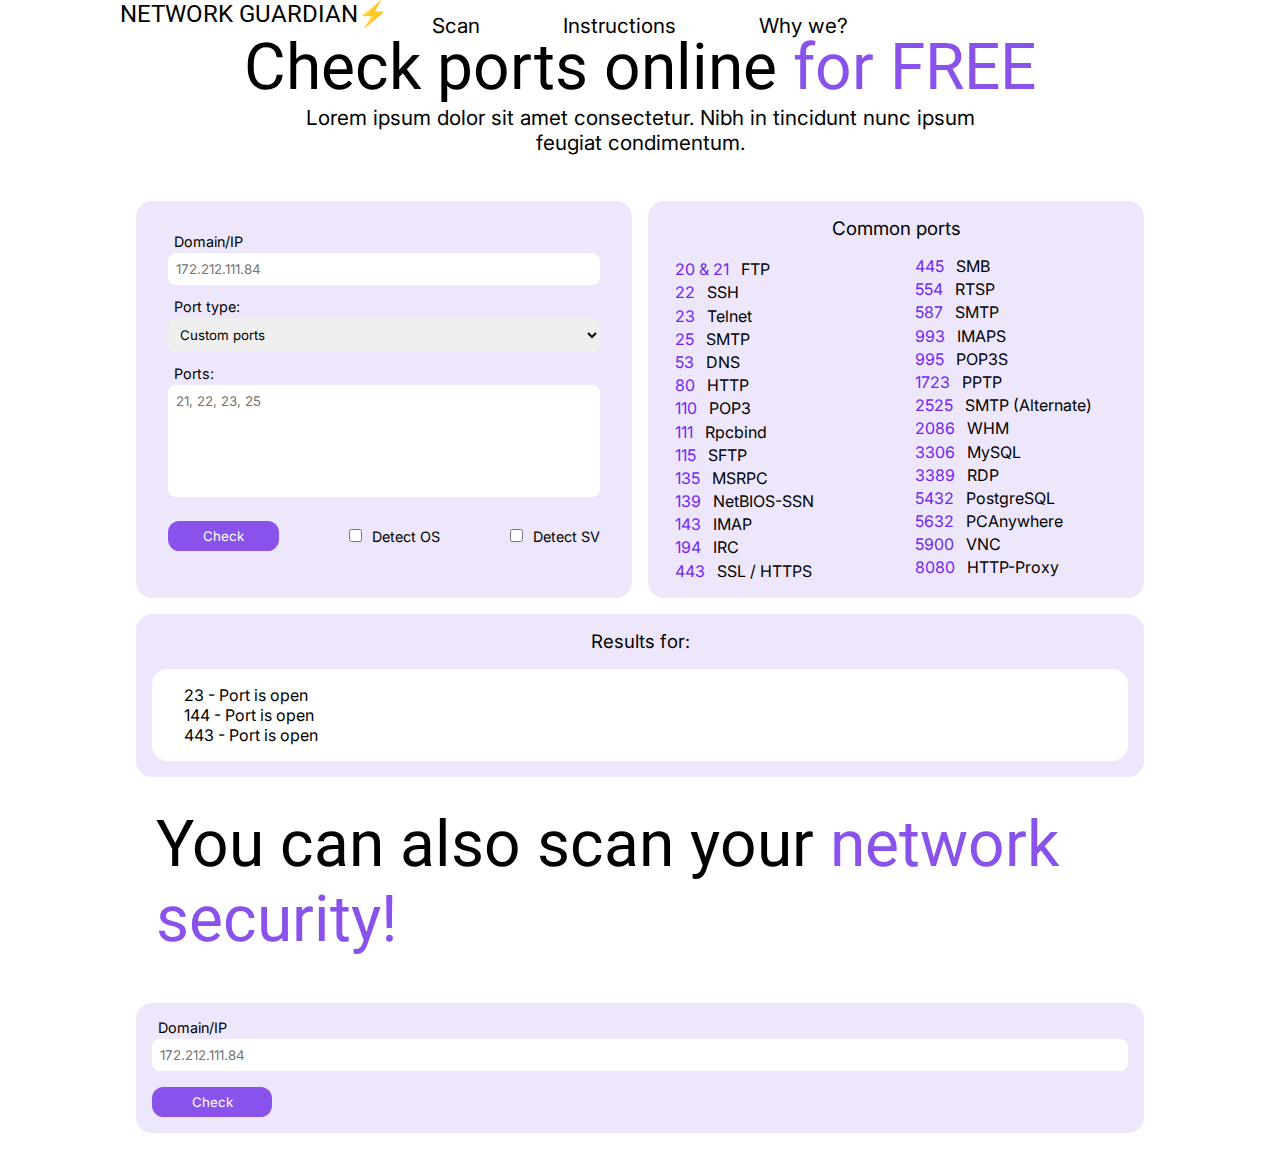
==== index.html @ 82c58a6e "Adding vulnelabirity scanner" ====
<!DOCTYPE html>
<html lang="ua">
<head>
    <meta charset="UTF-8">
    <meta http-equiv="X-UA-Compatible" content="IE=edge">
    <meta name="viewport" content="width=device-width, initial-scale=1.0">
    <link rel="stylesheet" href="style/style.css">
    <link rel="icon" type="image/x-icon" href="./img/NetworkGuardian.svg">
    <title>IMBA TEAM</title>
</head>
<body>
    <main>
        <header>
            <div class="header-inner">
                <a href="index.html">
                    <div class="logo-box">
                         <h2 class="imba-team">NETWORK GUARDIAN⚡</h2>
                    </div>
                </a>

                <nav class="nav">
                    <ul class="nav-main-list">
                        <li class="nav-link"><a href="#">Scan</a></li>
                        <li class="nav-link"><a href="#">Instructions</a></li>
                        <li class="nav-link header-button"><a href="#">Why we?</a></li>
                    </ul>
                </nav>
                <div class="burger">
                    <div class="burger-first"></div>
                    <div class="burger-second"></div>
                    <div class="burger-third"></div>
                </div>
            </div>
        </header>

        <div class="headline">
            <h2>Check ports online <span>for FREE</span></h2>
            <h5>Lorem ipsum dolor sit amet consectetur. Nibh in tincidunt nunc ipsum feugiat condimentum. </h5>
        </div>

        <div class="scanner">
            <div class="info-enter-block">
                <form action="data.json" method="post" class="info-enter-block-form">
                    <label for="domain-ip">Domain/IP</label>
                    <input type="text" name="domain-ip" id="domain-ip" placeholder="172.212.111.84">
                    <label for="scanner-dropdown">Port type:</label>
                    <select id="scanner-dropdown">
                        <option value="CustomPorts">Custom ports</option>
                        <option value="ServerPorts">Server ports</option>
                        <option value="GamePorts">Game ports</option>
                        <option value="ApplicationPorts">Application ports:</option>
                        <option value="P2PPorts">P2P ports:</option>
                    </select>
                    <label for="entered-ports">Ports:</label>
                    <textarea id="entered-ports" name="entered-ports" placeholder="21, 22, 23, 25" rows="6"></textarea>
                    <div class="scanner-submit-area">
                        <button type="submit" class="submit-button">Check</button>
                        <div class="input-box">
                            <input type="checkbox" name="detect-os" id="detect-os">
                            <label for="detect-os">Detect OS</label>
                        </div>
                        <div class="input-box">
                            <input type="checkbox" name="detect-sv" id="detect-sv">
                            <label for="detect-sv">Detect SV</label>
                        </div> 
                    </div>
                    
                </form>
            </div>
            <div class="common-ports-block">
                <h3>Common ports</h3>
                <ul class="common-ports-list">
                    <li><span>20 & 21</span> FTP</li>
                    <li><span>22</span> SSH</li>
                    <li><span>23</span> Telnet</li>
                    <li><span>25</span> SMTP</li>
                    <li><span>53</span> DNS</li>
                    <li><span>80</span> HTTP</li>
                    <li><span>110</span> POP3</li>
                    <li><span>111</span> Rpcbind</li>
                    <li><span>115</span> SFTP</li>
                    <li><span>135</span> MSRPC</li>
                    <li><span>139</span> NetBIOS-SSN</li>
                    <li><span>143</span> IMAP</li>
                    <li><span>194</span> IRC</li>
                    <li><span>443</span> SSL / HTTPS</li>
                    <li><span>445</span> SMB</li>
                    <li><span>554</span> RTSP</li>
                    <li><span>587</span> SMTP</li>
                    <li><span>993</span> IMAPS</li>
                    <li><span>995</span> POP3S</li>
                    <li><span>1723</span> PPTP</li>
                    <li><span>2525</span> SMTP (Alternate)</li>
                    <li><span>2086</span> WHM</li>
                    <li><span>3306</span> MySQL</li>
                    <li><span>3389</span> RDP</li>
                    <li><span>5432</span> PostgreSQL</li>
                    <li><span>5632</span> PCAnywhere</li>
                    <li><span>5900</span> VNC</li>
                    <li><span>8080</span> HTTP-Proxy</li>
                </ul>          
            </div>
        </div>
        <div class="scanner-results scanner-results-active">
            <div class="scanner-results-text">
                <h3>Results for: <span id="results-ip"></span></h3> 
                <ul class="scanner-open-ports">
                    <li>23 - Port is open</li>
                    <li>144 - Port is open</li>
                    <li>443 - Port is open</li>
                </ul>
            </div>

            <div class="scanner-results-loader fulfilling-bouncing-circle-spinner">
                <div class="circle"></div>
                <div class="orbit"></div>
            </div>
        </div>
        <div class="headline">
            <h2>You can also scan your <span>network security!</span></h2>
        </div>
        <div class="vulnerability-scanner">
            
            <form action="data.json" method="post" class="info-enter-block-form">
                <label for="domain-ip">Domain/IP</label>
                <input type="text" name="domain-ip" id="domain-ip" placeholder="172.212.111.84">
                <button type="submit" class="submit-button check-button">Check</button>
        </div>
        
        
        

        

    <!-- <footer id="footer">
        <div class="footer-inner">
            <h2 class="imba-team">NETWORK GUARDIAN⚡</h2>
            <ul class="footer-nav">
                <li><a href="#">Scan</a></li>
                <li><a href="#">Instructions</a></li>
                <li><a href="#">Why we?</a></li>
            </ul>
        </div>
    </footer> -->
    </main>
    <script src="script/script.js"></script>
</body>
</html>
---- style/style.css ----
@import url('https://fonts.googleapis.com/css2?family=Montserrat:wght@400;500;600;700;800&family=Racing+Sans+One&family=Roboto&display=swap');
@import url('https://fonts.googleapis.com/css2?family=Inter:wght@200;300;400&family=Roboto&display=swap');

*{
    box-sizing: border-box;
    margin: 0;
    padding: 0;
    font-family: var(--font-family-second); 
    font-weight: 400;
    text-decoration: none;
    scroll-behavior: smooth;
    color: var(--text-color-main);
}

h2, h2 span{
    font-family: var(--font-family-main);
    font-weight: 400;
}

:root{
    --font-family-main: 'Roboto', sans-serif;
    --font-family-second: 'Inter', sans-serif;
    --text-color-main:#000000;
    --text-color-second: #8953EB;
    --text-color-third: #ffffff;
    --text-color-fourth: #7027F4;
    --background-color-second: #8953EB24;
    --main-padding: 1rem;
    

    --header-height: 50px;
    --headline-padding: 30px 20px;
    --headline-font-size: 4rem;
    --headline-font-size-small: 1.3rem;
}

main{
    position: relative;
    width: 100%;
    text-decoration: none;
    max-width: 1040px;
    margin: 0 auto;
    display: flex;
    flex-direction: column;
    align-items: center;
    padding: 0 var(--main-padding);
    /* overflow-x: hidden; */  
}

header{
    position: absolute;
    display: flex;
    width: 100%;
}

.header-inner{
    position: relative;
    width: 100%;
    display: flex;
    height: var(--header-height);
}

nav{
    position: absolute;
    left: 50%;
    top: 0;
    transform: translateX(-50%);
    align-items: center;
    display: flex;
    width: 60%;
    max-width: 500px;
}

.nav-main-list{
    width: 100%;

    display: flex;
    list-style: none;
    justify-content: space-around;
    align-items: center;
    
}

.nav-link a{
    display: flex;
    height: var(--header-height);
    align-items: center;
    padding: 0 15px;
    font-size: var(--headline-font-size-small);
}

.headline{
    position: relative;
    display: flex;
    width: fit-content;
    flex-direction: column;
    margin: 0 auto;
    padding: var(--headline-padding) ;
    align-items: center;
}

.headline h2{
    font-size: var(--headline-font-size);
    display: inline-block;
}

.headline h2 span{
    color: var(--text-color-second);
}
.headline h5{
    font-size: var(--headline-font-size-small);
    max-width: 80%;
    text-align: center;
}

.scanner{
    display: grid;
    grid-template-columns: 1fr 1fr;
    gap: var(--main-padding);
    padding: var(--main-padding) 0;
    width: 100%;
}

.scanner > div{
    background-color: var(--background-color-second);
    padding: var(--main-padding);
    border-radius: var(--main-padding);
}


.vulnerability-scanner{

}


.info-enter-block-form{
    display: flex;
    flex-direction: column;
    align-items: space-between;
    justify-content: flex-start;
    padding: 1rem;
}

.info-enter-block-form input[type="text"],
.info-enter-block-form textarea,
.info-enter-block-form select{
    width: 100%;
    padding: calc(var(--main-padding)/2);
    border-radius: calc(var(--main-padding)/2);
    border: none;
}

.info-enter-block-form label{
    padding: 0 0 0.2rem 0.4rem;
    font-size: 0.9rem;
}
.info-enter-block-form label:not(:first-child){
    margin: 0.8rem 0 0 0;
}

.info-enter-block-form textarea{
    width: 100%;
    resize: none;
}

.scanner-submit-area{
    display: flex;
    width: 100%;
    justify-content: space-between;
    align-items: center;
    margin: 1.5rem 0 0 0;
}

.scanner-submit-area button[type="submit"], .check-button{
    border: none;
    padding: calc(var(--main-padding)/2.3) calc(var(--main-padding)*2.2);
    background-color: var(--text-color-second);
    color: var(--text-color-third);
    border-radius: calc(var(--main-padding)/1.4);
}


/* Common Ports Block */
.common-ports-block h3{
    text-align: center;
    padding: 0 0 1rem 0;
}
.common-ports-block ul{
    list-style: none;
    column-count: 2;
}

.common-ports-block li{
    cursor: pointer;
    margin: 0.2rem;
}
.common-ports-block li span{
    color: var(--text-color-fourth);
    padding: 0 0.5rem;
}

/* Scanner Results */

.scanner-results{
    width: 100%;
    display: flex;
    flex-direction: column;
    position: relative;
    padding: var(--main-padding);
    border-radius: var(--main-padding);
    background-color: var(--background-color-second);
    min-height: 150px;
}


.scanner-results-text{
    display: none;
}
.scanner-results-text > h3{
    text-align: center;
}

.scanner-results-active .scanner-results-text{
    display: block;
}
.scanner-results-active .scanner-results-loader{
    display: none;
}

.scanner-open-ports{
    margin-top: var(--main-padding);
    padding: var(--main-padding);
    border-radius: var(--main-padding);
    background-color: var(--text-color-third);
    display: flex;
    flex-direction: column;
    list-style: none;
}

.scanner-open-ports > li{
    padding-left: var(--main-padding);
}


/* Loader */
.scanner-results-loader{
    position: absolute;
    top: 50%;
    left: 50%;
    transform: translate(-50%,-50%) !important;
}


.fulfilling-bouncing-circle-spinner, .fulfilling-bouncing-circle-spinner * {
    box-sizing: border-box;
  }

  .fulfilling-bouncing-circle-spinner {
    height: 60px;
    width: 60px;
    animation: fulfilling-bouncing-circle-spinner-animation infinite 4000ms ease;
  }

  .fulfilling-bouncing-circle-spinner .orbit {
    height: 60px;
    width: 60px;
    position: absolute;
    top: 0;
    left: 0;
    border-radius: 50%;
    border: calc(60px * 0.03) solid var(--text-color-second);
    animation: fulfilling-bouncing-circle-spinner-orbit-animation infinite 4000ms ease;
  }

  .fulfilling-bouncing-circle-spinner .circle {
    height: 60px;
    width: 60px;
    color: var(--text-color-second);
    display: block;
    border-radius: 50%;
    position: relative;
    border: calc(60px * 0.1) solid var(--text-color-second);
    animation: fulfilling-bouncing-circle-spinner-circle-animation infinite 4000ms ease;
    transform: rotate(0deg) scale(1);
  }

  @keyframes fulfilling-bouncing-circle-spinner-animation {
    0% {
      transform: rotate(0deg);
    }

    100% {
      transform: rotate(360deg);
    }
  }

  @keyframes fulfilling-bouncing-circle-spinner-orbit-animation {
    0% {
      transform: scale(1);
    }
    50% {
      transform: scale(1);
    }
    62.5% {
      transform: scale(0.8);
    }
    75% {
      transform: scale(1);
    }
    87.5% {
      transform: scale(0.8);
    }
    100% {
      transform: scale(1);
    }
  }

  @keyframes fulfilling-bouncing-circle-spinner-circle-animation {
    0% {
      transform: scale(1);
      border-color: transparent;
      border-top-color: inherit;
    }
    16.7% {
      border-color: transparent;
      border-top-color: initial;
      border-right-color: initial;
    }
    33.4% {
      border-color: transparent;
      border-top-color: inherit;
      border-right-color: inherit;
      border-bottom-color: inherit;
    }
    50% {
      border-color: inherit;
      transform: scale(1);
    }
    62.5% {
      border-color: inherit;
      transform: scale(1.4);
    }
    75% {
      border-color: inherit;
      transform: scale(1);
      opacity: 1;
    }
    87.5% {
      border-color: inherit;
      transform: scale(1.4);
    }
    100% {
      border-color: transparent;
      border-top-color: inherit;
      transform: scale(1);
    }
  }



  .vulnerability-scanner{
    background-color: var(--background-color-second);
    width: 100%;
    border-radius: var(--main-padding);
    margin: var(--main-padding) 0;
  }

  .vulnerability-scanner h2{
    text-align: center;
    padding: var(--main-padding);
  }

  .check-button{
    width: 120px;
    margin: var(--main-padding) 0 0  0;
  }
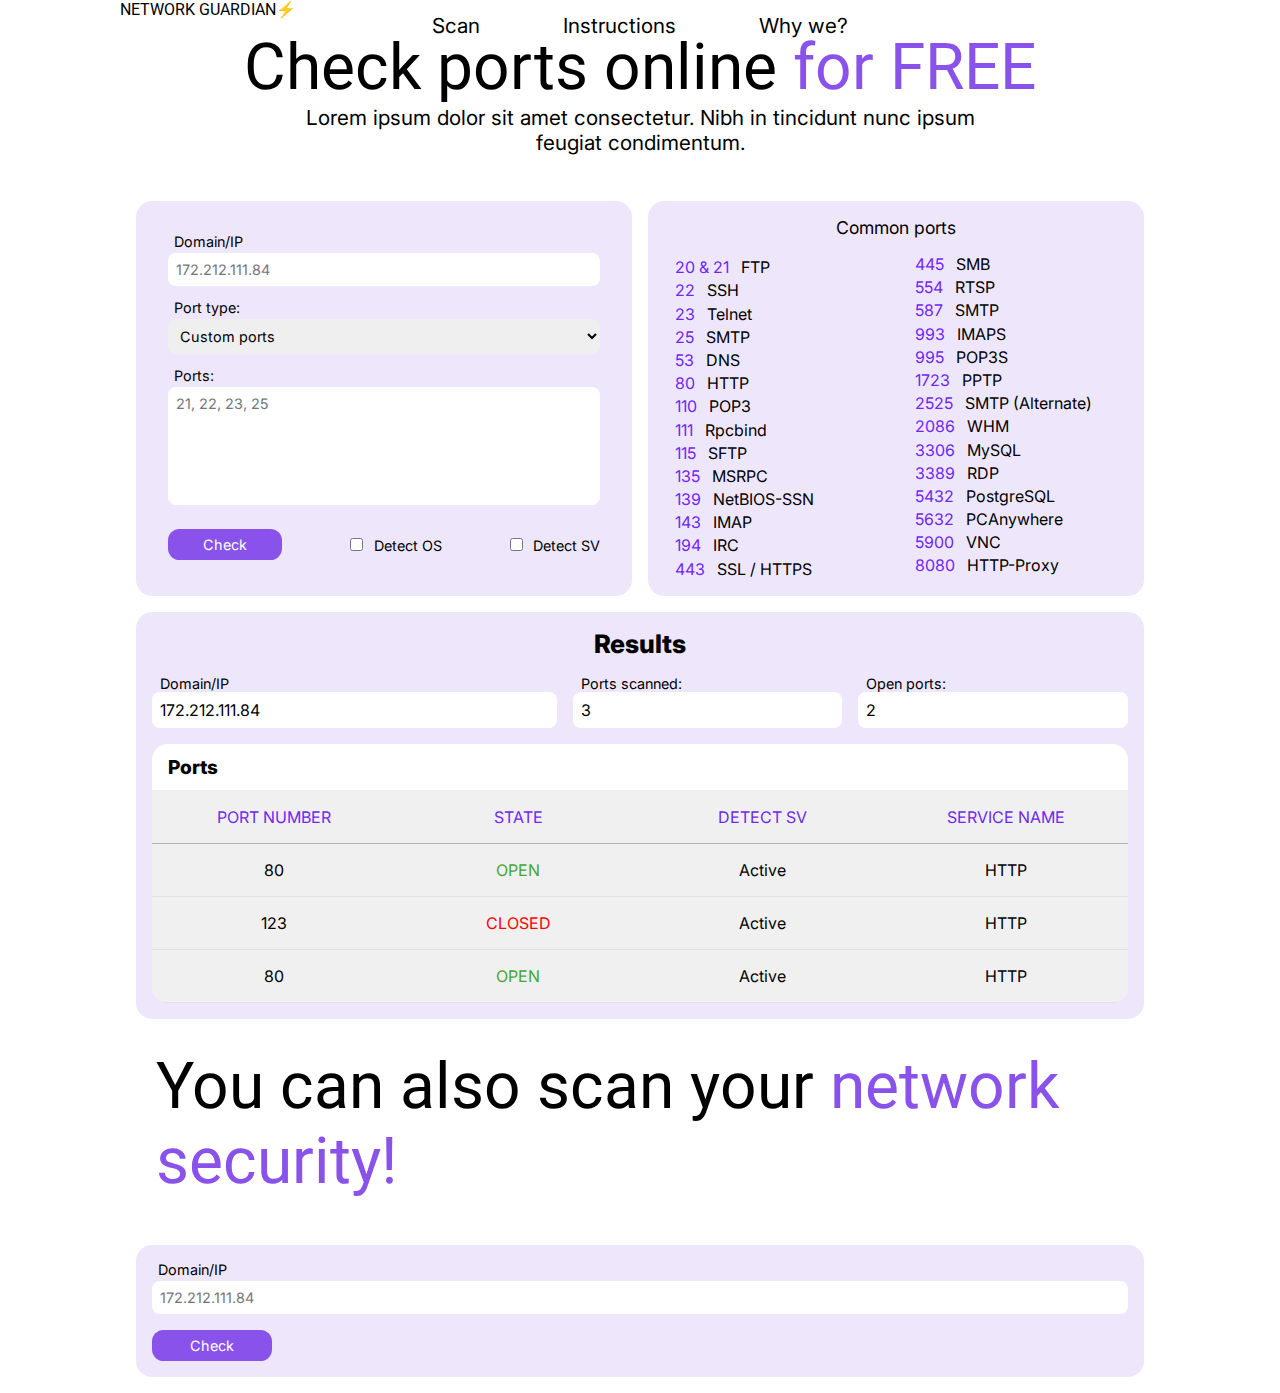
==== commit 843bfbf6: "Table of results fixed" ====
--- a/index.html
+++ b/index.html
@@ -103,12 +103,50 @@
         </div>
         <div class="scanner-results scanner-results-active">
             <div class="scanner-results-text">
-                <h3>Results for: <span id="results-ip"></span></h3> 
-                <ul class="scanner-open-ports">
-                    <li>23 - Port is open</li>
-                    <li>144 - Port is open</li>
-                    <li>443 - Port is open</li>
+                <h3>Results<h3> 
+                <ul class="scanner-results-header">
+                    <li>
+                        <p>Domain/IP</p>
+                        <p>172.212.111.84</p>
+                    </li>
+                    <li>
+                        <p>Ports scanned:</p>
+                        <p>3</p>
+                    </li>
+                    <li>
+                        <p>Open ports:</p>
+                        <p>2</p>
+                    </li>
                 </ul>
+                <table>
+                    <tr class="table-header">
+                        <td>Ports</td>
+                    </tr>
+                    <tr>
+                        <th>Port number</th>
+                        <th>State</th>
+                        <th>Detect SV</th>
+                        <th>Service Name</th>
+                    </tr>
+                    <tr>
+                        <td>80</td>
+                        <td>OPEN</td>
+                        <td>Active</td>
+                        <td>HTTP</td>
+                    </tr>
+                    <tr>
+                        <td>123</td>
+                        <td>closed</td>
+                        <td>Active</td>
+                        <td>HTTP</td>
+                    </tr>
+                    <tr>
+                        <td>80</td>
+                        <td>OPEN</td>
+                        <td>Active</td>
+                        <td>HTTP</td>
+                    </tr>
+                </table>
             </div>
 
             <div class="scanner-results-loader fulfilling-bouncing-circle-spinner">
--- a/style/style.css
+++ b/style/style.css
@@ -10,6 +10,8 @@
     text-decoration: none;
     scroll-behavior: smooth;
     color: var(--text-color-main);
+    font-size: var(--font-size-main);
+
 }
 
 h2, h2 span{
@@ -20,16 +22,29 @@
 :root{
     --font-family-main: 'Roboto', sans-serif;
     --font-family-second: 'Inter', sans-serif;
+    --small-headline-font-size-main: 1.2rem;
+    --font-weight-bold: 800;
     --text-color-main:#000000;
     --text-color-second: #8953EB;
     --text-color-third: #ffffff;
     --text-color-fourth: #7027F4;
     --background-color-second: #8953EB24;
+    --background-color-third: #F1F0F0;
+    --border-color-first: #00000040;
+    --border-color-second: #00000010;
+
+    --port-open-color:#46A62E;
+    --port-closed-color: red;
     --main-padding: 1rem;
     
 
+    
     --header-height: 50px;
     --headline-padding: 30px 20px;
+    --font-size-main: 1rem;
+    --font-size-small-main: 0.9rem;
+    --font-size-bigger-main: 1.1rem;
+    --font-size-bigger-second: 1.6rem;
     --headline-font-size: 4rem;
     --headline-font-size-small: 1.3rem;
 }
@@ -105,6 +120,7 @@
 }
 
 .headline h2 span{
+  font-size: var(--headline-font-size);
     color: var(--text-color-second);
 }
 .headline h5{
@@ -128,11 +144,6 @@
 }
 
 
-.vulnerability-scanner{
-
-}
-
-
 .info-enter-block-form{
     display: flex;
     flex-direction: column;
@@ -148,11 +159,12 @@
     padding: calc(var(--main-padding)/2);
     border-radius: calc(var(--main-padding)/2);
     border: none;
+    font-size: var(--font-size-small-main);
 }
 
 .info-enter-block-form label{
     padding: 0 0 0.2rem 0.4rem;
-    font-size: 0.9rem;
+    font-size: var(--font-size-small-main);
 }
 .info-enter-block-form label:not(:first-child){
     margin: 0.8rem 0 0 0;
@@ -177,6 +189,7 @@
     background-color: var(--text-color-second);
     color: var(--text-color-third);
     border-radius: calc(var(--main-padding)/1.4);
+    font-size: var(--font-size-small-main);
 }
 
 
@@ -184,6 +197,7 @@
 .common-ports-block h3{
     text-align: center;
     padding: 0 0 1rem 0;
+    font-size: var(--font-size-bigger-main);
 }
 .common-ports-block ul{
     list-style: none;
@@ -215,9 +229,13 @@
 
 .scanner-results-text{
     display: none;
+
 }
 .scanner-results-text > h3{
     text-align: center;
+    font-size: var(--small-headline-font-size-main);
+    font-weight: var(--font-weight-bold);
+    font-size: var(--font-size-bigger-second);
 }
 
 .scanner-results-active .scanner-results-text{
@@ -227,135 +245,89 @@
     display: none;
 }
 
-.scanner-open-ports{
+.scanner-results-header{
     margin-top: var(--main-padding);
-    padding: var(--main-padding);
+    
     border-radius: var(--main-padding);
-    background-color: var(--text-color-third);
-    display: flex;
-    flex-direction: column;
+    gap: var(--main-padding);
+    display: flex;
     list-style: none;
+}
+
+.scanner-results-header li{
+  display: flex;
+  flex-direction: column;
+  flex: 2;
+
+}
+
+.scanner-results-header li:first-of-type{
+  flex: 3;
+}
+
+.scanner-results-header p:first-of-type{
+  font-size: var(--font-size-small-main);
+  padding-left: calc(var(--main-padding)/2);
+  text-align: start;
+}
+.scanner-results-header p:nth-of-type(2){
+  background-color: var(--text-color-third);
+  padding: calc(var(--main-padding)/2);
+  border-radius: calc(var(--main-padding)/2);
+  text-align: start;
 }
 
 .scanner-open-ports > li{
     padding-left: var(--main-padding);
 }
 
-
-/* Loader */
-.scanner-results-loader{
-    position: absolute;
-    top: 50%;
-    left: 50%;
-    transform: translate(-50%,-50%) !important;
-}
-
-
-.fulfilling-bouncing-circle-spinner, .fulfilling-bouncing-circle-spinner * {
-    box-sizing: border-box;
-  }
-
-  .fulfilling-bouncing-circle-spinner {
-    height: 60px;
-    width: 60px;
-    animation: fulfilling-bouncing-circle-spinner-animation infinite 4000ms ease;
-  }
-
-  .fulfilling-bouncing-circle-spinner .orbit {
-    height: 60px;
-    width: 60px;
-    position: absolute;
-    top: 0;
-    left: 0;
-    border-radius: 50%;
-    border: calc(60px * 0.03) solid var(--text-color-second);
-    animation: fulfilling-bouncing-circle-spinner-orbit-animation infinite 4000ms ease;
-  }
-
-  .fulfilling-bouncing-circle-spinner .circle {
-    height: 60px;
-    width: 60px;
-    color: var(--text-color-second);
-    display: block;
-    border-radius: 50%;
-    position: relative;
-    border: calc(60px * 0.1) solid var(--text-color-second);
-    animation: fulfilling-bouncing-circle-spinner-circle-animation infinite 4000ms ease;
-    transform: rotate(0deg) scale(1);
-  }
-
-  @keyframes fulfilling-bouncing-circle-spinner-animation {
-    0% {
-      transform: rotate(0deg);
-    }
-
-    100% {
-      transform: rotate(360deg);
-    }
-  }
-
-  @keyframes fulfilling-bouncing-circle-spinner-orbit-animation {
-    0% {
-      transform: scale(1);
-    }
-    50% {
-      transform: scale(1);
-    }
-    62.5% {
-      transform: scale(0.8);
-    }
-    75% {
-      transform: scale(1);
-    }
-    87.5% {
-      transform: scale(0.8);
-    }
-    100% {
-      transform: scale(1);
-    }
-  }
-
-  @keyframes fulfilling-bouncing-circle-spinner-circle-animation {
-    0% {
-      transform: scale(1);
-      border-color: transparent;
-      border-top-color: inherit;
-    }
-    16.7% {
-      border-color: transparent;
-      border-top-color: initial;
-      border-right-color: initial;
-    }
-    33.4% {
-      border-color: transparent;
-      border-top-color: inherit;
-      border-right-color: inherit;
-      border-bottom-color: inherit;
-    }
-    50% {
-      border-color: inherit;
-      transform: scale(1);
-    }
-    62.5% {
-      border-color: inherit;
-      transform: scale(1.4);
-    }
-    75% {
-      border-color: inherit;
-      transform: scale(1);
-      opacity: 1;
-    }
-    87.5% {
-      border-color: inherit;
-      transform: scale(1.4);
-    }
-    100% {
-      border-color: transparent;
-      border-top-color: inherit;
-      transform: scale(1);
-    }
-  }
-
+.scanner-results table{
+  margin: var(--main-padding) 0 0 0;
+  border-collapse: collapse;
+  background-color: var(--background-color-third);
+  border-radius: var(--main-padding);
+  width: 100%;
+  overflow: hidden;
+
+}
+
+.scanner-results th,td{
+  display: flex;
+  flex: 1;
+  align-items: center;
+  justify-content: center;
+  padding: var(--main-padding);
+  border-bottom: 1px solid var(--border-color-second);
+}
+
+
+.scanner-results table th{
+  border-bottom: 1px solid var(--border-color-first);
+
+}
+
+.scanner-results table td:nth-of-type(2){
+  text-transform: uppercase;
+}
+
+.scanner-results th{
+  text-transform: uppercase;
+  color: var(--text-color-fourth);
+}
+
+.scanner-results tr{
+  display: flex;
+  width: 100%;
+  flex: 1;
+}
+
+.table-header td{
+  background-color: var(--text-color-third);
+  justify-content: start;
+  font-size: var(--small-headline-font-size-main);
+  font-weight:  var(--font-weight-bold);
+  padding: calc(var(--main-padding)/1.5) var(--main-padding);
+}
 
 
   .vulnerability-scanner{
@@ -373,4 +345,133 @@
   .check-button{
     width: 120px;
     margin: var(--main-padding) 0 0  0;
-  }+  }
+
+
+  
+
+  
+
+
+
+
+
+
+
+
+
+
+
+  /* Loader */
+.scanner-results-loader{
+  position: absolute;
+  top: 50%;
+  left: 50%;
+  transform: translate(-50%,-50%) !important;
+}
+
+
+.fulfilling-bouncing-circle-spinner, .fulfilling-bouncing-circle-spinner * {
+  box-sizing: border-box;
+}
+
+.fulfilling-bouncing-circle-spinner {
+  height: 60px;
+  width: 60px;
+  animation: fulfilling-bouncing-circle-spinner-animation infinite 4000ms ease;
+}
+
+.fulfilling-bouncing-circle-spinner .orbit {
+  height: 60px;
+  width: 60px;
+  position: absolute;
+  top: 0;
+  left: 0;
+  border-radius: 50%;
+  border: calc(60px * 0.03) solid var(--text-color-second);
+  animation: fulfilling-bouncing-circle-spinner-orbit-animation infinite 4000ms ease;
+}
+
+.fulfilling-bouncing-circle-spinner .circle {
+  height: 60px;
+  width: 60px;
+  color: var(--text-color-second);
+  display: block;
+  border-radius: 50%;
+  position: relative;
+  border: calc(60px * 0.1) solid var(--text-color-second);
+  animation: fulfilling-bouncing-circle-spinner-circle-animation infinite 4000ms ease;
+  transform: rotate(0deg) scale(1);
+}
+
+@keyframes fulfilling-bouncing-circle-spinner-animation {
+  0% {
+    transform: rotate(0deg);
+  }
+
+  100% {
+    transform: rotate(360deg);
+  }
+}
+
+@keyframes fulfilling-bouncing-circle-spinner-orbit-animation {
+  0% {
+    transform: scale(1);
+  }
+  50% {
+    transform: scale(1);
+  }
+  62.5% {
+    transform: scale(0.8);
+  }
+  75% {
+    transform: scale(1);
+  }
+  87.5% {
+    transform: scale(0.8);
+  }
+  100% {
+    transform: scale(1);
+  }
+}
+
+@keyframes fulfilling-bouncing-circle-spinner-circle-animation {
+  0% {
+    transform: scale(1);
+    border-color: transparent;
+    border-top-color: inherit;
+  }
+  16.7% {
+    border-color: transparent;
+    border-top-color: initial;
+    border-right-color: initial;
+  }
+  33.4% {
+    border-color: transparent;
+    border-top-color: inherit;
+    border-right-color: inherit;
+    border-bottom-color: inherit;
+  }
+  50% {
+    border-color: inherit;
+    transform: scale(1);
+  }
+  62.5% {
+    border-color: inherit;
+    transform: scale(1.4);
+  }
+  75% {
+    border-color: inherit;
+    transform: scale(1);
+    opacity: 1;
+  }
+  87.5% {
+    border-color: inherit;
+    transform: scale(1.4);
+  }
+  100% {
+    border-color: transparent;
+    border-top-color: inherit;
+    transform: scale(1);
+  }
+}
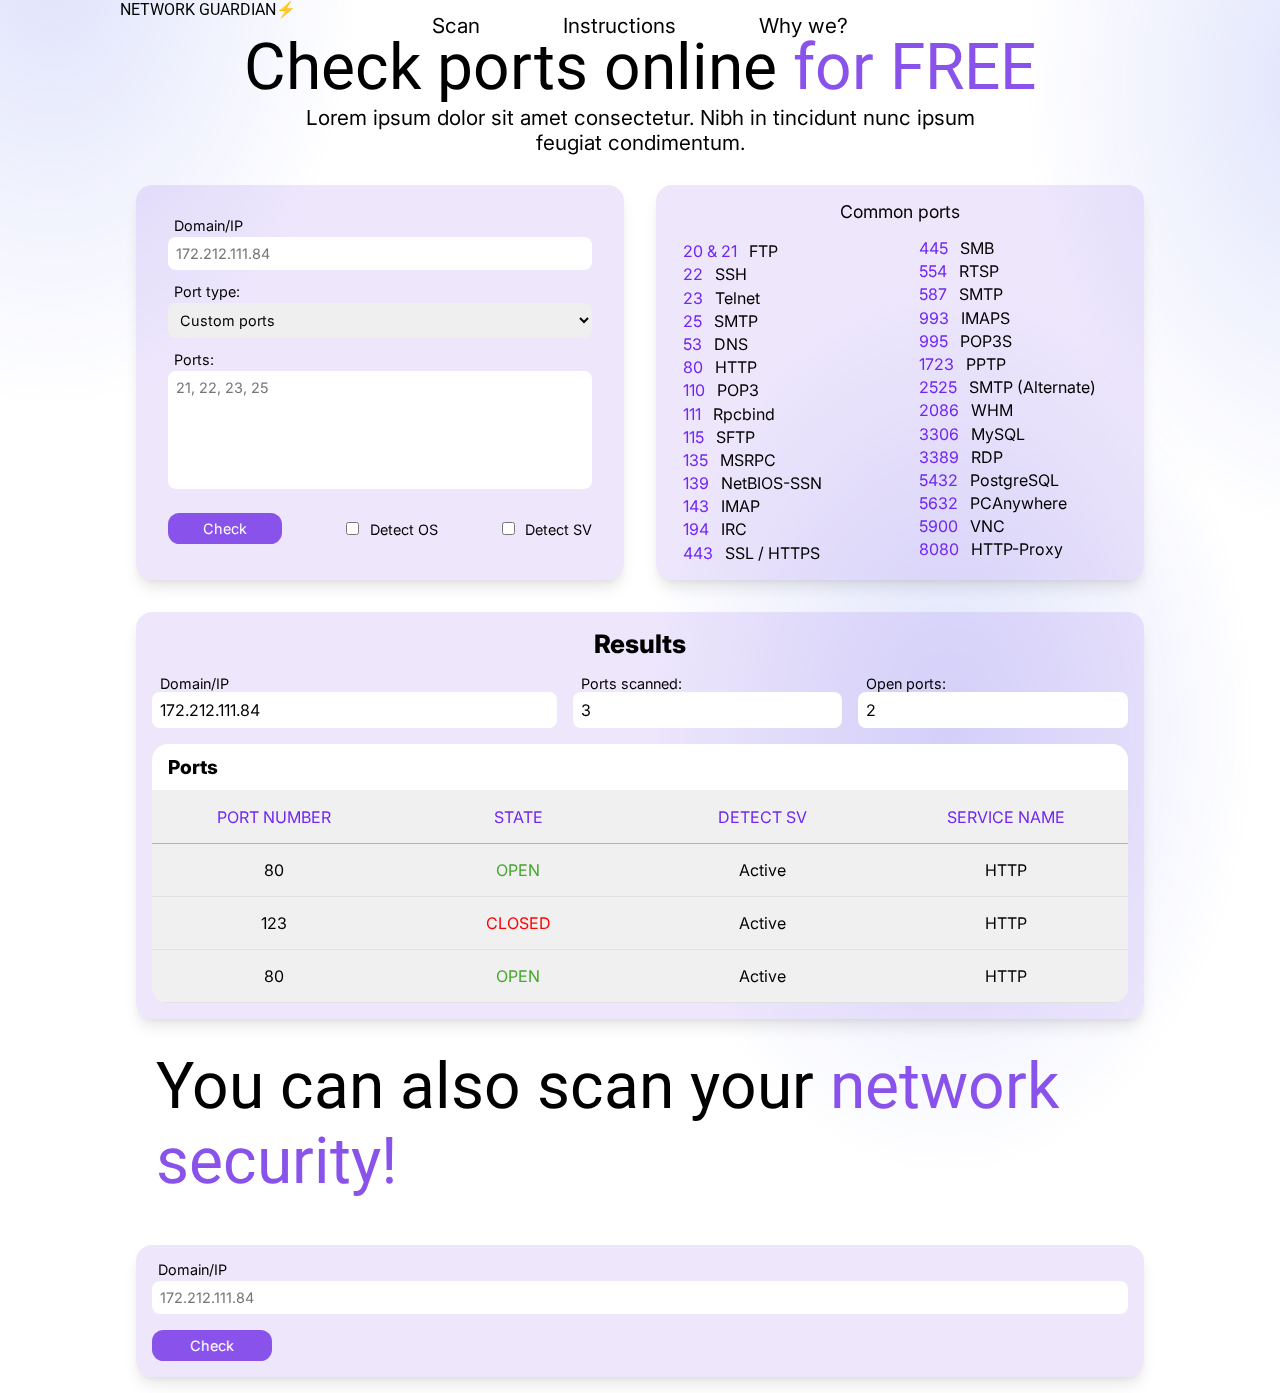
==== commit a2253de1: "Design changes" ====
--- a/index.html
+++ b/index.html
@@ -163,6 +163,7 @@
                 <label for="domain-ip">Domain/IP</label>
                 <input type="text" name="domain-ip" id="domain-ip" placeholder="172.212.111.84">
                 <button type="submit" class="submit-button check-button">Check</button>
+            </form>
         </div>
         
         
@@ -180,7 +181,16 @@
             </ul>
         </div>
     </footer> -->
+
+    
     </main>
+    <div class="background">
+        <div class="bg-element"></div>
+        <div class="bg-element"></div>
+        <div class="bg-element"></div>
+
+    </div>
+    
     <script src="script/script.js"></script>
 </body>
 </html>--- a/style/style.css
+++ b/style/style.css
@@ -37,7 +37,8 @@
     --port-closed-color: red;
     --main-padding: 1rem;
     
-
+    --box-shadow-main: rgba(100, 100, 111, 0.2) 0px 7px 29px 0px;
+    --box-shadow-main: rgba(0, 0, 0, 0.1) 0px 10px 15px -3px, rgba(0, 0, 0, 0.05) 0px 4px 6px -2px;;
     
     --header-height: 50px;
     --headline-padding: 30px 20px;
@@ -49,6 +50,7 @@
     --headline-font-size-small: 1.3rem;
 }
 
+
 main{
     position: relative;
     width: 100%;
@@ -59,6 +61,7 @@
     flex-direction: column;
     align-items: center;
     padding: 0 var(--main-padding);
+    z-index: 1;
     /* overflow-x: hidden; */  
 }
 
@@ -132,15 +135,17 @@
 .scanner{
     display: grid;
     grid-template-columns: 1fr 1fr;
-    gap: var(--main-padding);
-    padding: var(--main-padding) 0;
-    width: 100%;
+    gap: calc(var(--main-padding)*2);
+    padding-bottom: calc(var(--main-padding)*2);
+    width: 100%;
+    
 }
 
 .scanner > div{
     background-color: var(--background-color-second);
     padding: var(--main-padding);
     border-radius: var(--main-padding);
+    box-shadow: var(--box-shadow-main);
 }
 
 
@@ -224,6 +229,7 @@
     border-radius: var(--main-padding);
     background-color: var(--background-color-second);
     min-height: 150px;
+    box-shadow: var(--box-shadow-main);
 }
 
 
@@ -237,6 +243,7 @@
     font-weight: var(--font-weight-bold);
     font-size: var(--font-size-bigger-second);
 }
+
 
 .scanner-results-active .scanner-results-text{
     display: block;
@@ -335,6 +342,7 @@
     width: 100%;
     border-radius: var(--main-padding);
     margin: var(--main-padding) 0;
+    box-shadow: var(--box-shadow-main);
   }
 
   .vulnerability-scanner h2{
@@ -348,7 +356,50 @@
   }
 
 
-  
+
+  .background{
+    position: fixed;
+    height: max-content;
+    top: 0;
+    left: 0;
+    width: 100vw;
+    height: 100vw;
+    z-index: -1;
+    overflow: hidden;
+  }
+  .bg-element{
+    position: absolute;
+
+    background: radial-gradient(24.03% 35.15% at 34.08% 56.7%, rgba(43, 68, 231, 0.1458) 2.5%, rgba(245, 245, 245, 0) 100%);
+    height: 100vw;
+    width: 100vw;
+    
+  }
+
+  .bg-element:nth-of-type(1) {
+    top: -60vw;
+    left: -30vw;
+  }
+
+  .bg-element:nth-of-type(2) {
+    top: 0vw;
+    left: 40vw;
+  }
+
+  .bg-element:nth-of-type(3) {
+    top: -50vw;
+    left: 70vw;
+  }
+
+  .bg-element:nth-child(4) {
+    top: 70%;
+    left: 70%;
+  }
+
+  .bg-element:nth-child(5) {
+    top: 90%;
+    left: 90%;
+  }
 
   
 
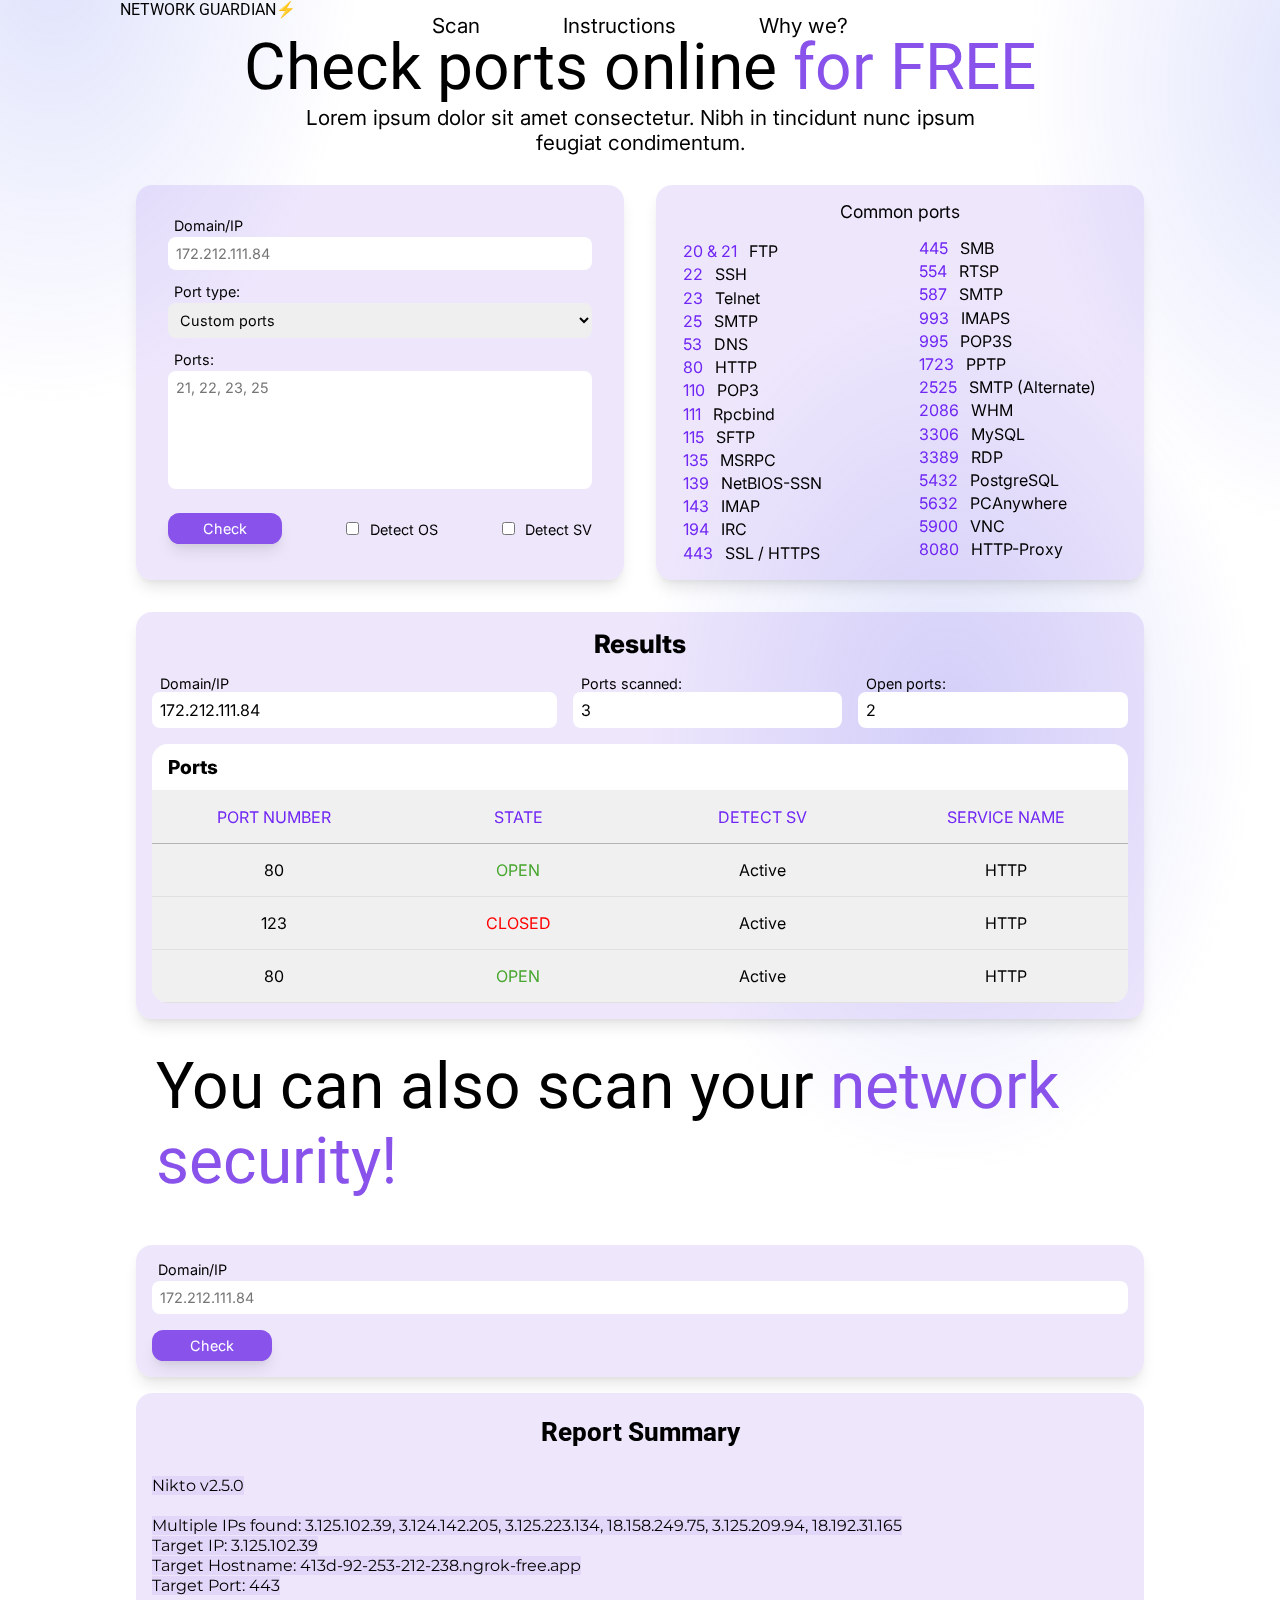
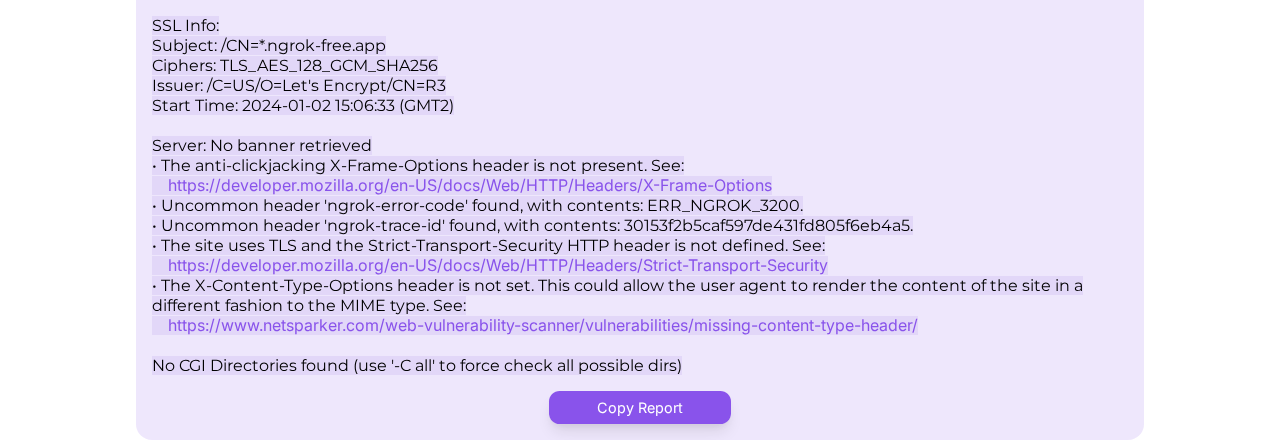
==== commit 45bc6382: "scanner results field fixed" ====
--- a/index.html
+++ b/index.html
@@ -165,10 +165,12 @@
                 <button type="submit" class="submit-button check-button">Check</button>
             </form>
         </div>
+
+        <div class="vulnerability-results scan-results-output">
+            <button type="submit" class="scan-results-output-bt">Copy Report</button>
+        </div>
         
         
-        
-
         
 
     <!-- <footer id="footer">
--- a/style/style.css
+++ b/style/style.css
@@ -30,6 +30,7 @@
     --text-color-fourth: #7027F4;
     --background-color-second: #8953EB24;
     --background-color-third: #F1F0F0;
+    --background-color-fourth:#f1cfff8e;
     --border-color-first: #00000040;
     --border-color-second: #00000010;
 
@@ -189,6 +190,7 @@
 }
 
 .scanner-submit-area button[type="submit"], .check-button{
+    box-shadow: var(--box-shadow-main);
     border: none;
     padding: calc(var(--main-padding)/2.3) calc(var(--main-padding)*2.2);
     background-color: var(--text-color-second);
@@ -354,6 +356,71 @@
     width: 120px;
     margin: var(--main-padding) 0 0  0;
   }
+
+
+/* Vulnerability scanner results*/
+.scan-results-output__port {
+  margin-left: 2.5%;
+  font-size: var(--font-size-small-main);
+}
+.scan-results-output {
+  display: flex;
+  flex-direction: column;
+  justify-content: flex-end;
+  align-items: center;
+
+  padding: var(--main-padding);
+  border-radius: var(--main-padding);
+  background-color: var(--background-color-second);
+}
+.section-one, .section-two, .section-three, .section-four {
+  background-color: #ba9fec37;
+  font-family: 'Montserrat', sans-serif;
+  font-size: var(--font-size-main);
+  color: #000000;
+  overflow: hidden;
+}
+
+.scan-results-output h2{
+  padding: calc(var(--main-padding)/2);
+  text-align: center;
+  font-size: var(--font-size-bigger-second);
+  font-weight: var(--font-weight-bold);
+  
+}
+.highlighted-link {
+  color: var(--text-color-second);
+  text-decoration: none;
+}
+.highlighted-link:hover {
+  text-decoration: underline;
+}
+.scan-results-output button[type="submit"]{  
+  
+  border-radius: calc(var(--main-padding)/1.5);
+  border: none;
+  /* padding: calc(var(--main-padding)/1.2) calc(var(--main-padding)*5); */
+  padding: calc(var(--main-padding)/2) calc(var(--main-padding)*3);
+  margin: var(--main-padding) 0 0 0;
+  background-color: var(--text-color-second);
+  color: var(--text-color-third);
+  font-size: var(--font-size-small-main);
+  box-shadow: var(--box-shadow-main);
+ 
+}
+.scan-results-output button[type="submit"]:hover {
+  cursor: pointer;
+  
+}
+.scan-results-output button[type="submit"]:active {
+  transform: scale(0.97);
+  
+}
+
+
+
+
+
 
 
 
@@ -402,7 +469,6 @@
   }
 
   
-
 
 
 
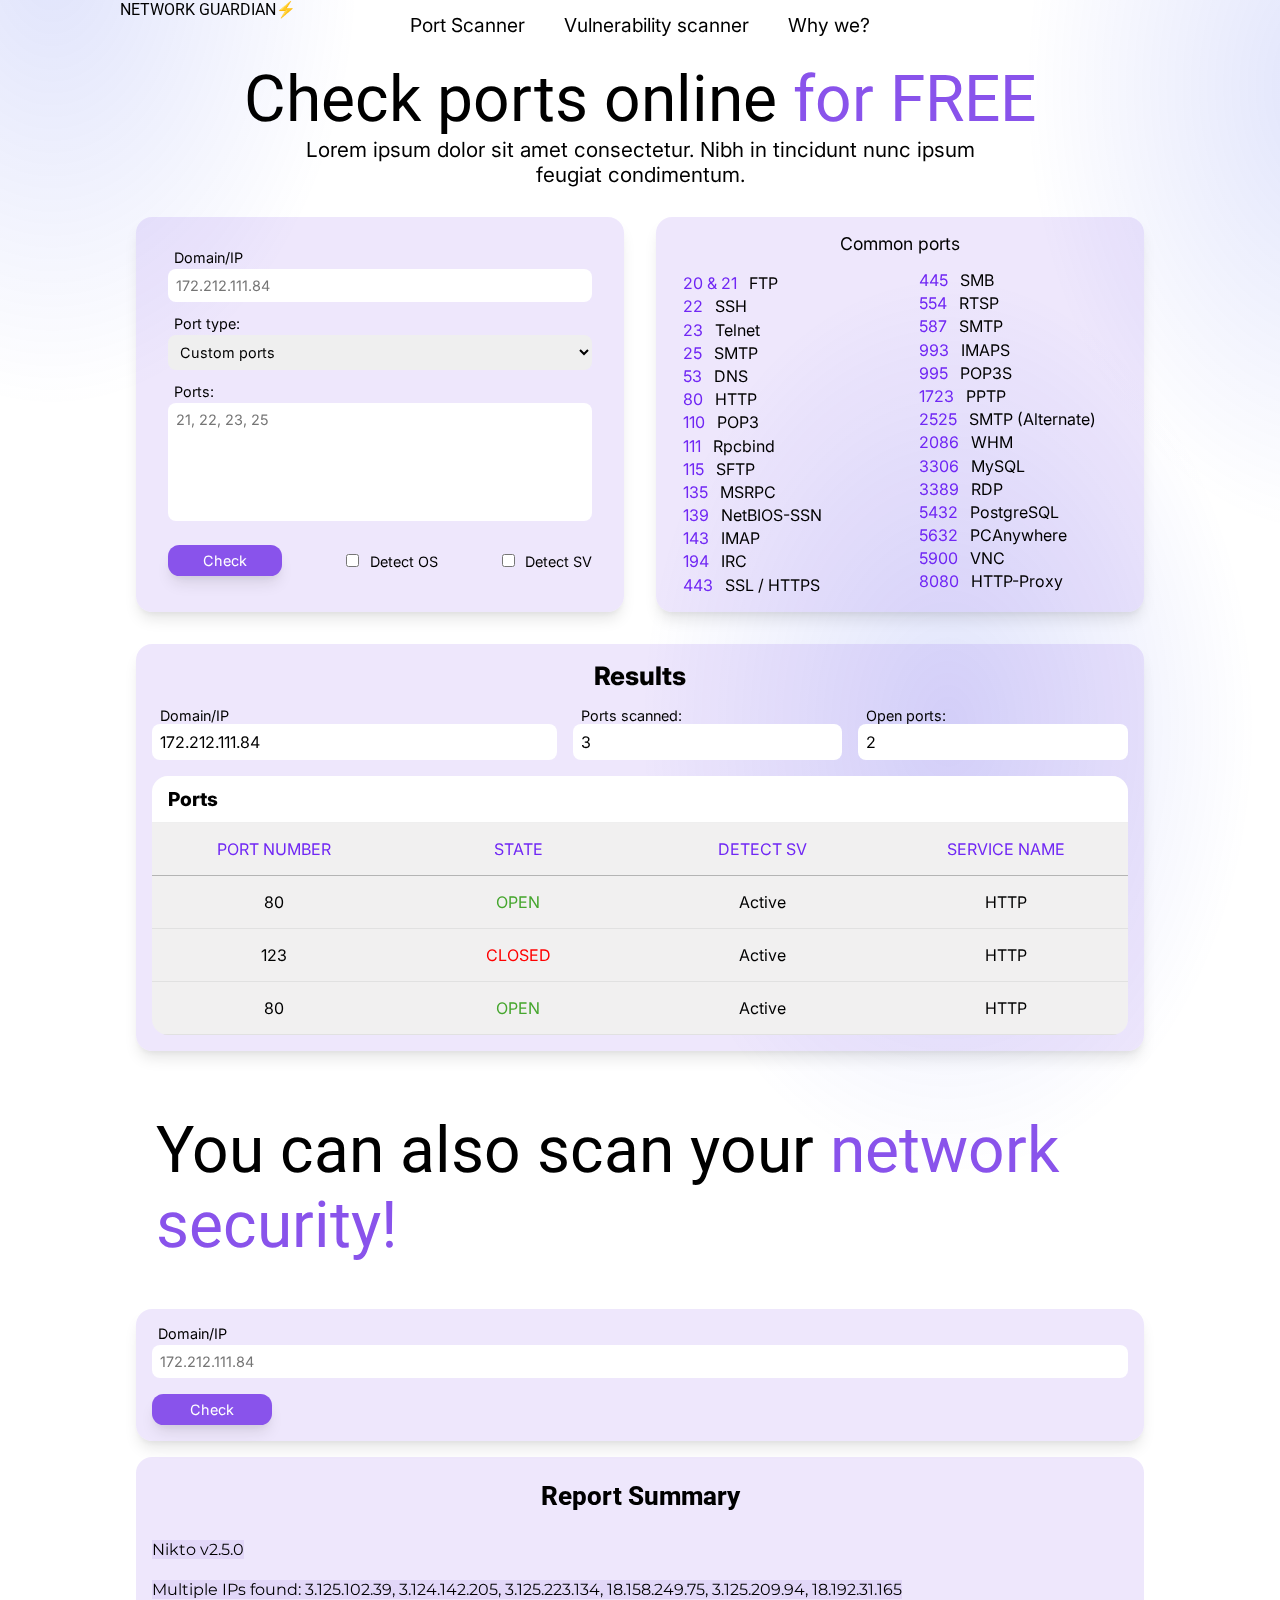
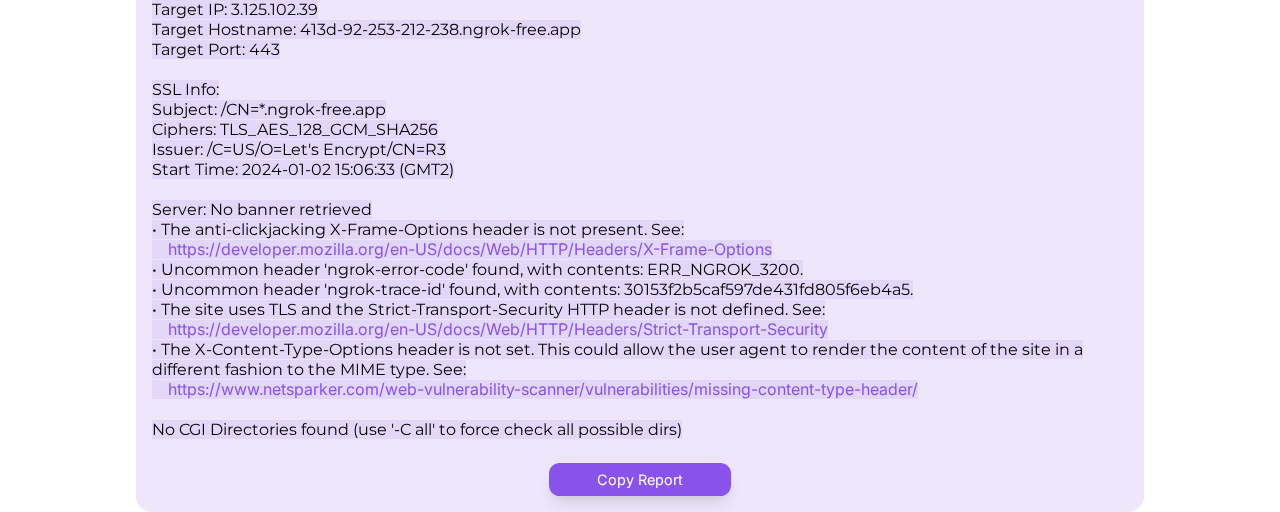
==== commit d00d71c8: "Divided into two pages" ====
--- a/index.html
+++ b/index.html
@@ -20,8 +20,8 @@
 
                 <nav class="nav">
                     <ul class="nav-main-list">
-                        <li class="nav-link"><a href="#">Scan</a></li>
-                        <li class="nav-link"><a href="#">Instructions</a></li>
+                        <li class="nav-link"><a href="portscanner.html">Port Scanner</a></li>
+                        <li class="nav-link"><a href="vulnerability.html">Vulnerability scanner</a></li>
                         <li class="nav-link header-button"><a href="#">Why we?</a></li>
                     </ul>
                 </nav>
--- a/style/style.css
+++ b/style/style.css
@@ -97,6 +97,7 @@
     list-style: none;
     justify-content: space-around;
     align-items: center;
+    z-index: 3;
     
 }
 
@@ -106,6 +107,8 @@
     align-items: center;
     padding: 0 15px;
     font-size: var(--headline-font-size-small);
+    font-size: calc(var(--font-size-main)*1.2);
+    cursor: pointer;
 }
 
 .headline{
@@ -116,6 +119,7 @@
     margin: 0 auto;
     padding: var(--headline-padding) ;
     align-items: center;
+    margin: 2rem 0 0 0;
 }
 
 .headline h2{
@@ -401,7 +405,7 @@
   border: none;
   /* padding: calc(var(--main-padding)/1.2) calc(var(--main-padding)*5); */
   padding: calc(var(--main-padding)/2) calc(var(--main-padding)*3);
-  margin: var(--main-padding) 0 0 0;
+  margin: calc(var(--main-padding)*1.5) 0 0 0;
   background-color: var(--text-color-second);
   color: var(--text-color-third);
   font-size: var(--font-size-small-main);
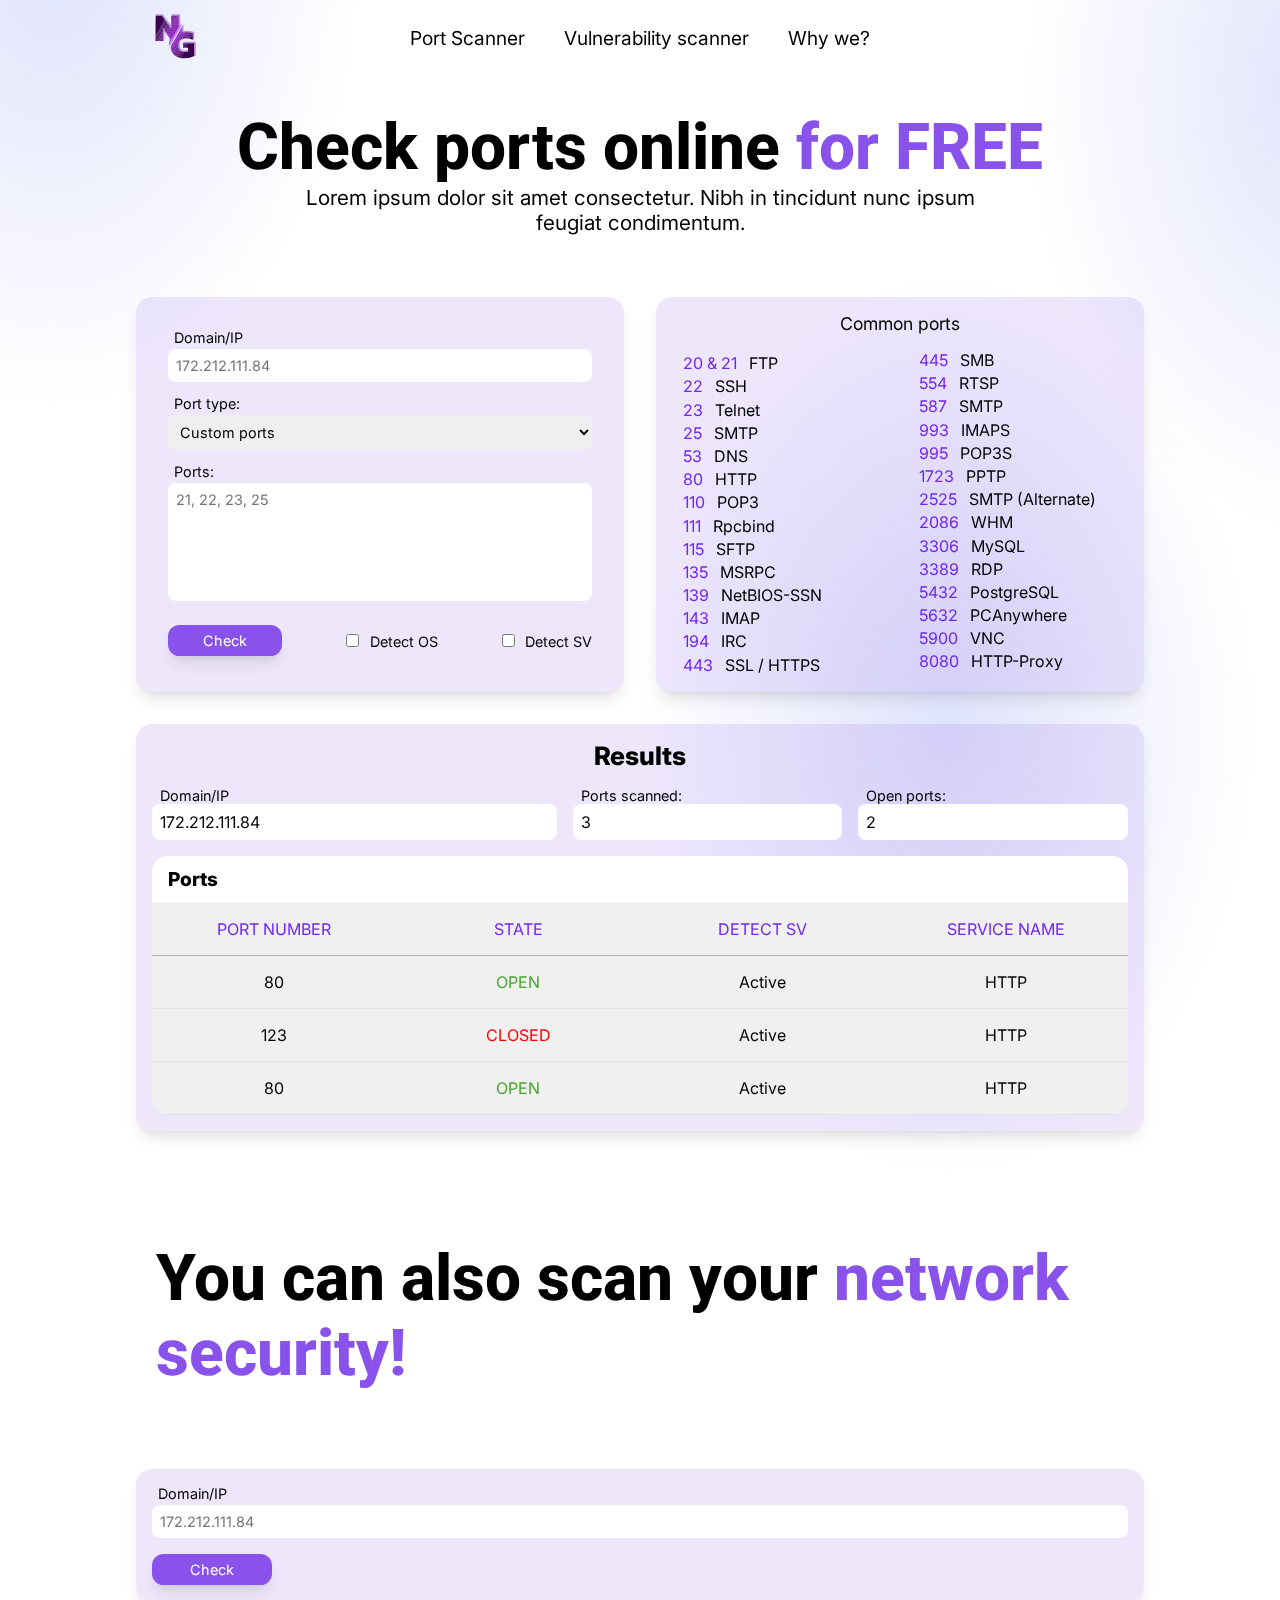
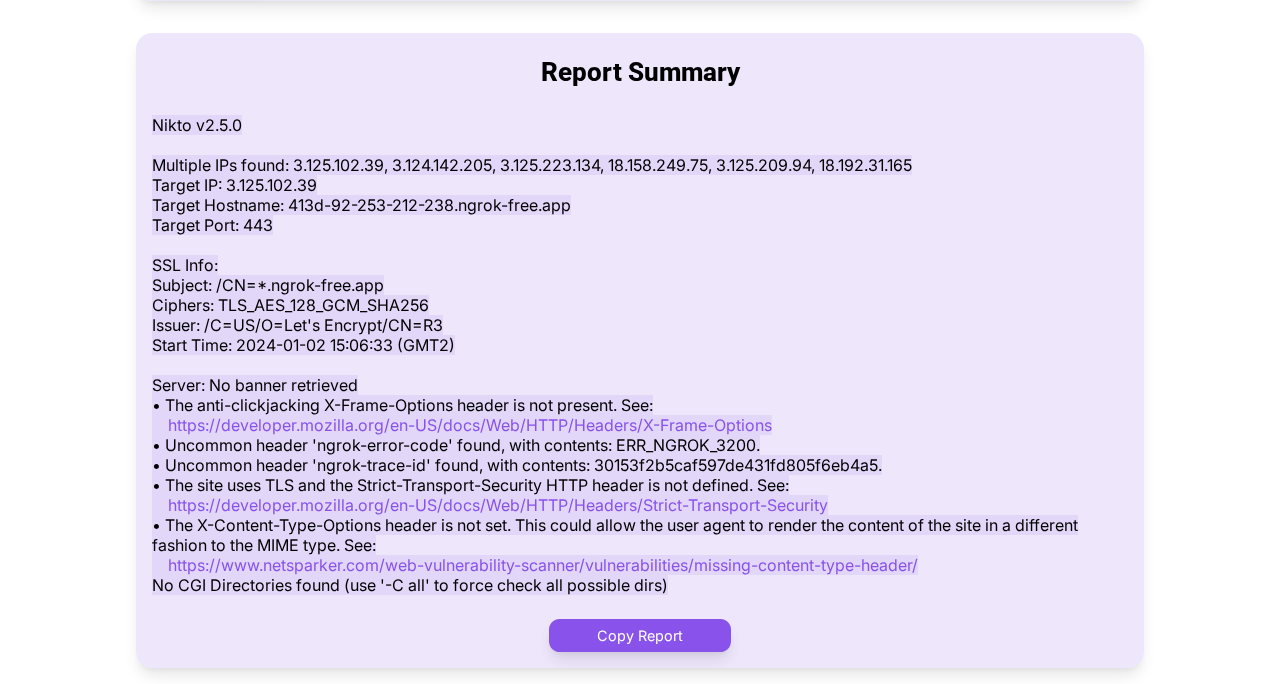
==== commit 9f9a0665: "Fixed design, added Instruction" ====
--- a/index.html
+++ b/index.html
@@ -14,7 +14,7 @@
             <div class="header-inner">
                 <a href="index.html">
                     <div class="logo-box">
-                         <h2 class="imba-team">NETWORK GUARDIAN⚡</h2>
+                        <img src="img/NetworkGuardian.svg" alt="Network-Guardian Logo">
                     </div>
                 </a>
 
--- a/style/style.css
+++ b/style/style.css
@@ -49,6 +49,9 @@
     --font-size-bigger-second: 1.6rem;
     --headline-font-size: 4rem;
     --headline-font-size-small: 1.3rem;
+    --sub-headline-font-size-main: 3rem;
+    --instruction-font-size-small:1.1rem;
+    --instruction-font-size-big:1.3rem;
 }
 
 
@@ -76,14 +79,27 @@
     position: relative;
     width: 100%;
     display: flex;
-    height: var(--header-height);
+    align-items: center;
+    justify-content: center;
+    height: calc( var(--header-height)*1.5);
+}
+
+.logo-box{
+  position: absolute;
+  top: 0;
+  left: var(--main-padding);
+}
+
+.logo-box img{
+  height: calc( var(--header-height)*1.5);
+
 }
 
 nav{
     position: absolute;
     left: 50%;
-    top: 0;
-    transform: translateX(-50%);
+    top: 50%;
+    transform: translate(-50%, -50%);
     align-items: center;
     display: flex;
     width: 60%;
@@ -119,17 +135,19 @@
     margin: 0 auto;
     padding: var(--headline-padding) ;
     align-items: center;
-    margin: 2rem 0 0 0;
+    margin: 5rem 0 2rem 0;
 }
 
 .headline h2{
     font-size: var(--headline-font-size);
     display: inline-block;
+    font-weight: var(--font-weight-bold);
 }
 
 .headline h2 span{
   font-size: var(--headline-font-size);
     color: var(--text-color-second);
+    font-weight: var(--font-weight-bold);
 }
 .headline h5{
     font-size: var(--headline-font-size-small);
@@ -372,11 +390,19 @@
   flex-direction: column;
   justify-content: flex-end;
   align-items: center;
-
+  box-shadow: var(--box-shadow-main);
   padding: var(--main-padding);
   border-radius: var(--main-padding);
   background-color: var(--background-color-second);
-}
+  margin: var(--main-padding) 0;
+  
+}
+
+.scan-results-output span{
+  background-color: #ba9fec37;
+
+}
+
 .section-one, .section-two, .section-three, .section-four {
   background-color: #ba9fec37;
   font-family: 'Montserrat', sans-serif;
@@ -384,6 +410,8 @@
   color: #000000;
   overflow: hidden;
 }
+
+
 
 .scan-results-output h2{
   padding: calc(var(--main-padding)/2);
@@ -421,10 +449,50 @@
   
 }
 
-
-
-
-
+/* Instruction */
+.instruction-header{
+  text-align: center;
+  font-size: 2rem;
+  font-weight: var(--font-weight-bold);
+  font-size: var(--sub-headline-font-size-main);
+  margin: 5rem 0 3rem 0;
+} 
+
+.instruction {
+  display: flex;
+  width: 100%;
+  margin: calc(var(--main-padding)*2);
+}
+.instruction-text{
+  flex-direction: column;
+  display: flex;
+  flex: 3;
+}
+
+
+.instruction-text span{
+  font-weight: var(--font-weight-bold);
+  margin: var(--main-padding) 0;
+  font-size: var(--instruction-font-size-big);
+
+}
+
+.instruction-text p{
+  margin: 0 calc(var(--main-padding)/2);
+  font-size: var(--instruction-font-size-small);
+}
+
+
+.instruction-image{
+  display: flex;
+  justify-content: center;
+  align-items: center;
+  flex: 2;
+}
+
+.instruction-image img{
+  width: 100%;
+}
 
 
 
@@ -473,15 +541,6 @@
   }
 
   
-
-
-
-
-
-
-
-
-
 
   /* Loader */
 .scanner-results-loader{
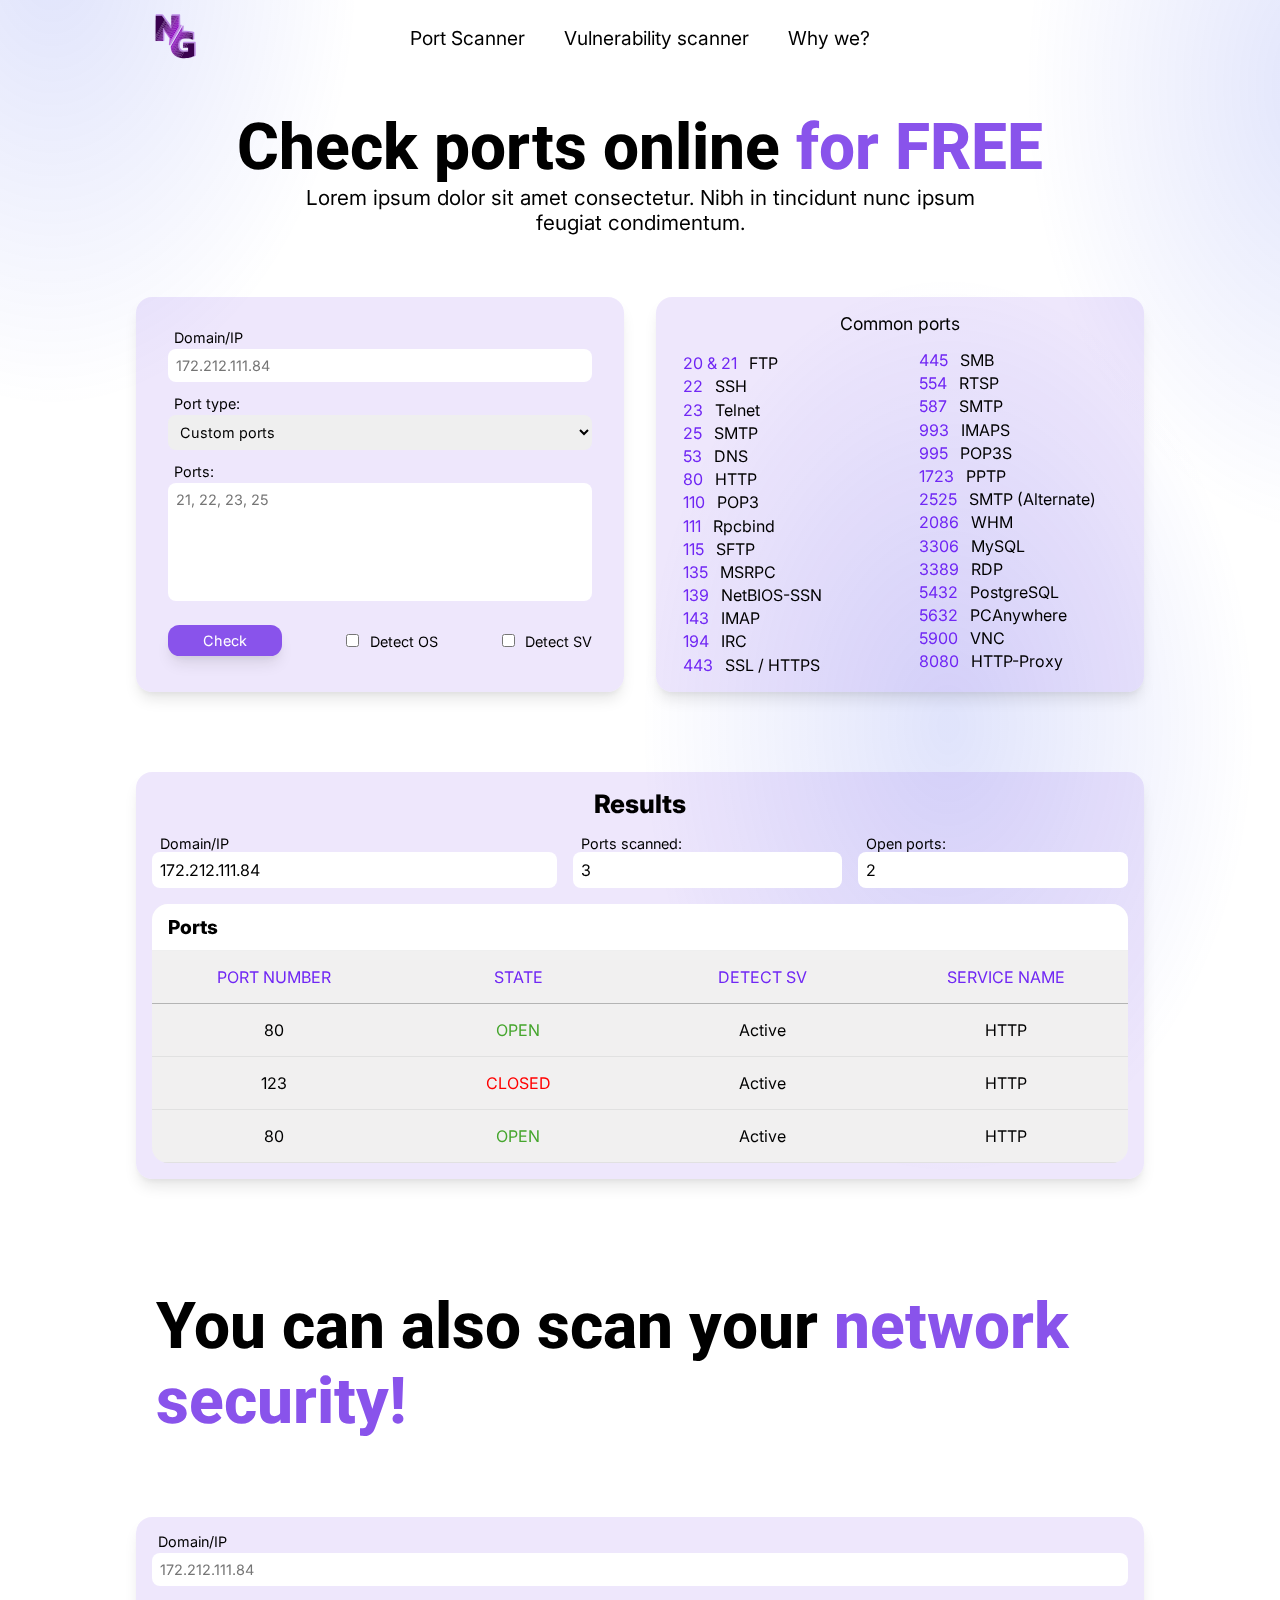
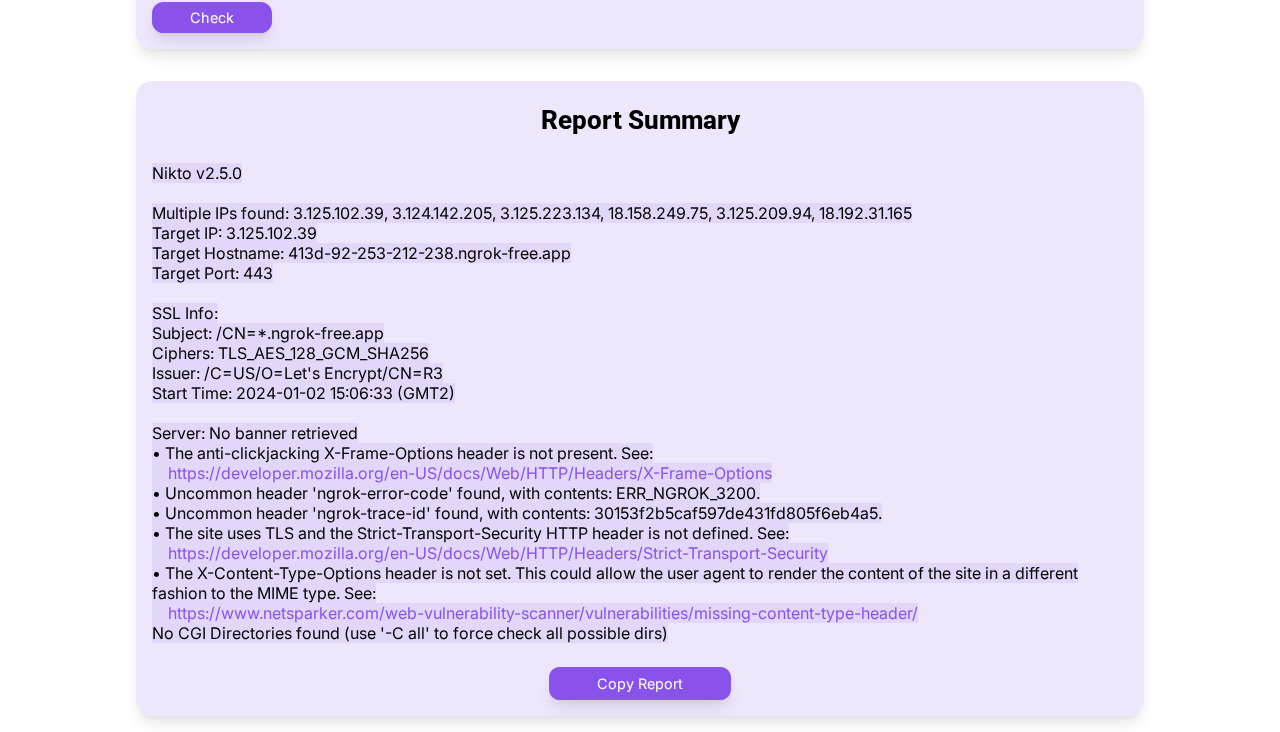
==== commit 3306398c: "Changed the title to Net-Guardian" ====
--- a/index.html
+++ b/index.html
@@ -6,7 +6,7 @@
     <meta name="viewport" content="width=device-width, initial-scale=1.0">
     <link rel="stylesheet" href="style/style.css">
     <link rel="icon" type="image/x-icon" href="./img/NetworkGuardian.svg">
-    <title>IMBA TEAM</title>
+    <title>Net-Guardian</title>
 </head>
 <body>
     <main>
--- a/style/style.css
+++ b/style/style.css
@@ -245,6 +245,7 @@
 /* Scanner Results */
 
 .scanner-results{
+    margin: 3rem 0 0 0;
     width: 100%;
     display: flex;
     flex-direction: column;
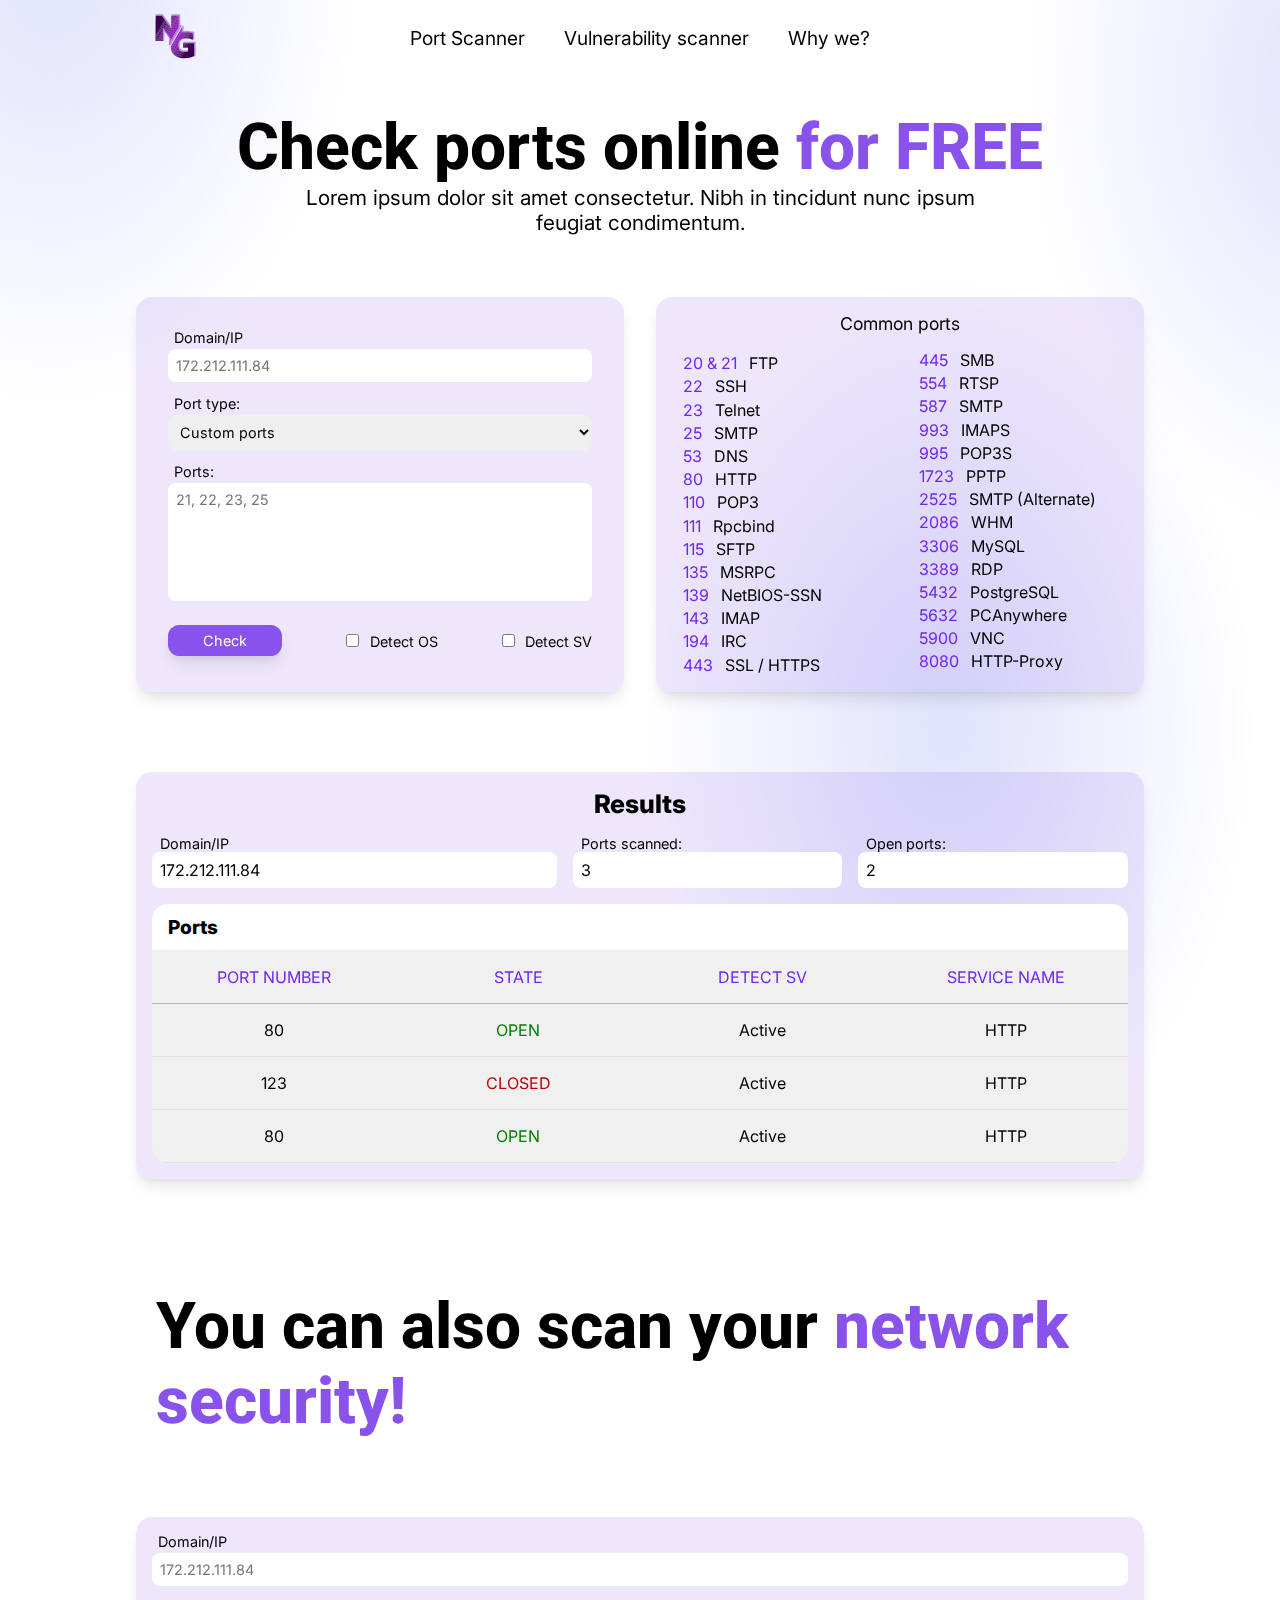
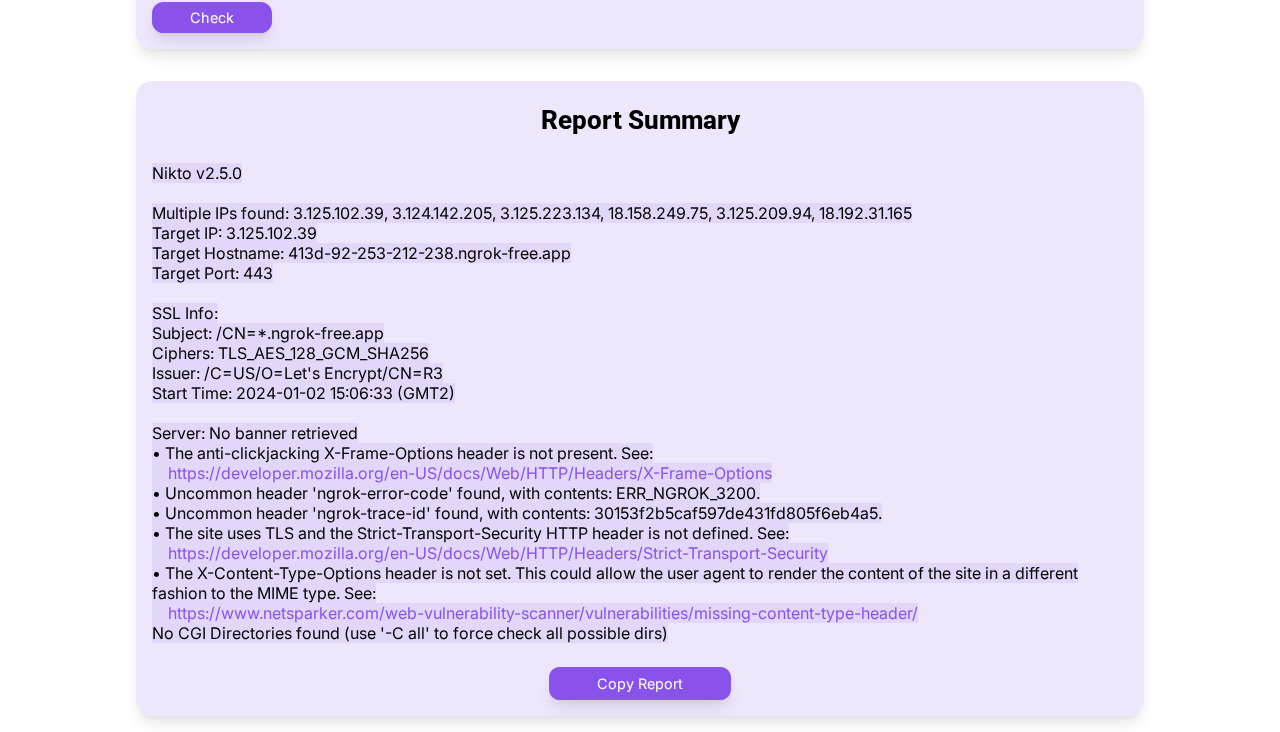
==== commit 4cc4aaec: "Added Ask-ai button" ====
--- a/index.html
+++ b/index.html
@@ -172,6 +172,7 @@
         
         
         
+        
 
     <!-- <footer id="footer">
         <div class="footer-inner">
--- a/style/style.css
+++ b/style/style.css
@@ -33,9 +33,9 @@
     --background-color-fourth:#f1cfff8e;
     --border-color-first: #00000040;
     --border-color-second: #00000010;
-
-    --port-open-color:#46A62E;
-    --port-closed-color: red;
+  
+    --port-open-color:#008000;
+    --port-closed-color: #bb0000;
     --main-padding: 1rem;
     
     --box-shadow-main: rgba(100, 100, 111, 0.2) 0px 7px 29px 0px;
@@ -324,6 +324,7 @@
 }
 
 .scanner-results th,td{
+  position: relative;
   display: flex;
   flex: 1;
   align-items: center;
@@ -447,7 +448,6 @@
 }
 .scan-results-output button[type="submit"]:active {
   transform: scale(0.97);
-  
 }
 
 /* Instruction */
@@ -470,7 +470,6 @@
   flex: 3;
 }
 
-
 .instruction-text span{
   font-weight: var(--font-weight-bold);
   margin: var(--main-padding) 0;
@@ -494,6 +493,116 @@
 .instruction-image img{
   width: 100%;
 }
+
+/* Why we */
+
+.ask-ai{
+  position: absolute;
+  display: flex;
+  left: var(--main-padding);
+  top: 50%;
+  transform: translateY(-50%);
+  box-shadow: var(--box-shadow-main);
+  border: none;
+  padding: calc(var(--main-padding)/2.3);
+  background-color: var(--text-color-second);
+  color: var(--text-color-third);
+  border-radius: calc(var(--main-padding)/1.4);
+  font-size: var(--font-size-small-main);
+  align-self: flex-start;
+  justify-self: flex-start;
+  cursor: pointer;
+}
+
+.ask-ai:active {
+  transform: translateY(-50%) scale(0.97) ;
+}
+
+
+.information-block-header{
+  text-align: center;
+  font-size: 2rem;
+  font-weight: var(--font-weight-bold);
+  font-size: var(--sub-headline-font-size-main);
+  margin: 5rem 0 3rem 0;
+}
+
+.information-block{
+  display: flex;
+}
+
+.information-block-text{
+  display: flex;
+  flex: 4;
+  align-items: center;
+  justify-content: center;
+  padding: var(--main-padding);
+}
+
+.information-block-text p,span{
+  font-size: 1rem;
+}
+
+.information-block-image{
+  display: flex;
+  align-items: center;
+  padding: var(--main-padding);
+  flex: 3;
+}
+
+.information-block-image img{
+  border-radius: var(--main-padding);
+  width: 100%;
+  box-shadow: var(--box-shadow-main);
+  
+}
+
+
+.why-we-header{
+  text-align: center;
+  font-size: 2rem;
+  font-weight: var(--font-weight-bold);
+  font-size: var(--sub-headline-font-size-main);
+  margin: 5rem 0 3rem 0;
+}
+
+.why-we{
+  display: flex;
+  padding-bottom: calc(var(--main-padding)*3.5);
+}
+
+.why-we-text{
+  display: flex;
+  flex: 3;
+  align-items: center;
+  justify-content: center;
+  flex-direction: column;
+}
+
+.why-we-text p{
+  font-size: var(--font-size-main);
+  font-size: var(--instruction-font-size-big);
+
+}
+.why-we-text-vulnerability p{
+  font-size: 1.2rem;
+}
+
+.why-we-image{
+  display: flex;
+  align-items: center;
+  justify-content: center;
+  padding: 0 var(--main-padding);
+  flex: 2;
+}
+
+.why-we-image img{
+  width: 100%;
+}
+
+
+
+
 
 
 
